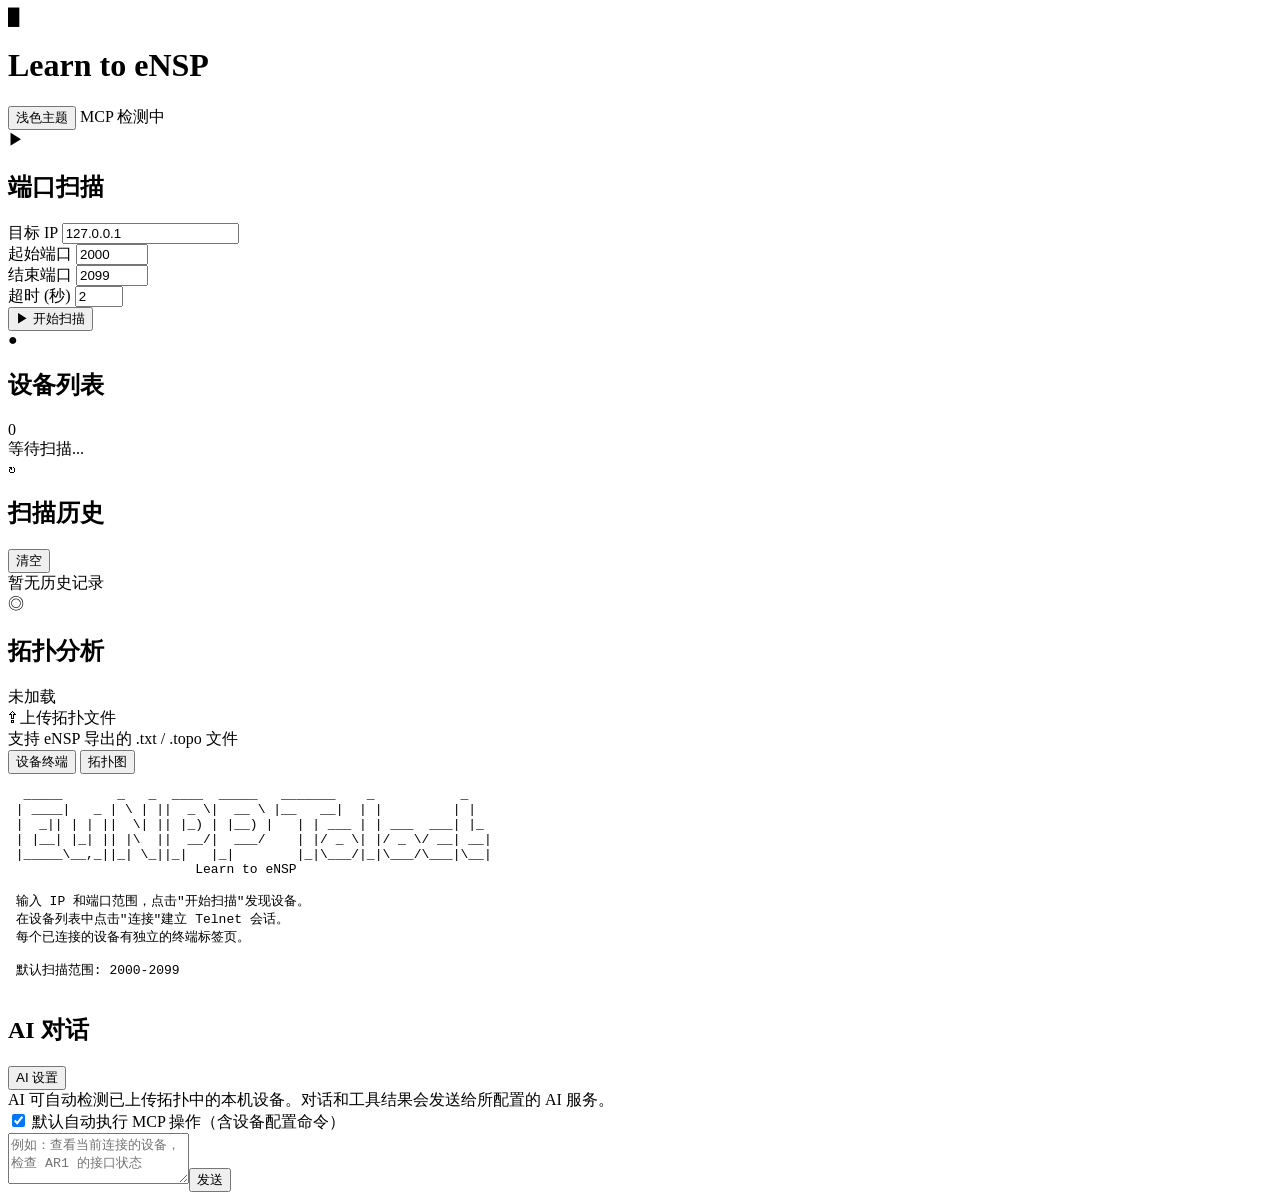
==== LearnToeNSP2.5/templates/index.html @ 01e4c3da "自动更新 2026-11-16 16:49:21" ====
<!DOCTYPE html>
<html lang="zh-CN">
<head>
    <meta charset="UTF-8">
    <meta name="viewport" content="width=device-width, initial-scale=1.0">
    <title>Learn to eNSP</title>
    <link rel="stylesheet" href="/static/style.css">
</head>
<body>
    <div class="container">
        <header class="header">
            <div class="header-left">
                <span class="logo-icon">&#9608;</span>
                <h1>Learn to eNSP</h1>
            </div>
            <div class="header-right">
                <button type="button" id="themeToggle" class="theme-toggle" aria-label="切换主题">浅色主题</button>
                <span class="status-dot" id="mcpStatusDot"></span>
                <span class="mcp-label">MCP</span>
                <span class="mcp-status" id="mcpStatusText">检测中</span>
            </div>
        </header>

        <main class="main">
            <aside class="sidebar">
                <div class="panel scan-panel">
                    <div class="panel-header">
                        <span class="panel-icon">&#9654;</span>
                        <h2>端口扫描</h2>
                    </div>
                    <div class="panel-body">
                        <div class="form-group">
                            <label>目标 IP</label>
                            <input type="text" id="scanIp" value="127.0.0.1" placeholder="192.168.1.1">
                        </div>
                        <div class="form-row">
                            <div class="form-group">
                                <label>起始端口</label>
                                <input type="number" id="scanStart" value="2000" min="1" max="65535">
                            </div>
                            <div class="form-group">
                                <label>结束端口</label>
                                <input type="number" id="scanEnd" value="2099" min="1" max="65535">
                            </div>
                        </div>
                        <div class="form-group">
                            <label>超时 (秒)</label>
                            <input type="number" id="scanTimeout" value="2" min="1" max="10">
                        </div>
                        <button class="btn btn-scan" id="btnScan" onclick="startScan()">
                            <span class="btn-icon">&#9654;</span> 开始扫描
                        </button>
                        <div class="progress-bar" id="progressBar" style="display:none;">
                            <div class="progress-fill" id="progressFill"></div>
                        </div>
                        <div class="scan-info" id="scanInfo"></div>
                    </div>
                </div>

                <div class="panel device-panel">
                    <div class="panel-header">
                        <span class="panel-icon">&#9679;</span>
                        <h2>设备列表</h2>
                        <span class="device-count" id="deviceCount">0</span>
                    </div>
                    <div class="panel-body" id="deviceList">
                        <div class="empty-state">等待扫描...</div>
                    </div>
                </div>

                <div class="panel history-panel">
                    <div class="panel-header">
                        <span class="panel-icon">&#8635;</span>
                        <h2>扫描历史</h2>
                        <button type="button" class="panel-clear" onclick="clearScanHistory()">清空</button>
                    </div>
                    <div class="panel-body" id="historyList">
                        <div class="empty-state">暂无历史记录</div>
                    </div>
                </div>

                <div class="panel topo-panel">
                    <div class="panel-header">
                        <span class="panel-icon">&#9678;</span>
                        <h2>拓扑分析</h2>
                        <span class="topo-status" id="topoStatus">未加载</span>
                        <button type="button" class="panel-clear" id="clearTopologyButton" onclick="clearTopology()" hidden>删除</button>
                    </div>
                    <div class="panel-body">
                        <div class="topo-upload-area" id="topoUploadArea">
                            <label class="topo-upload-btn" for="topoFileInput">
                                <span class="btn-icon">&#8682;</span> 上传拓扑文件
                            </label>
                            <input type="file" id="topoFileInput" accept=".txt,.topo,.xml,.vbox" onchange="handleTopoUpload(event)" style="display:none">
                            <div class="topo-hint">支持 eNSP 导出的 .txt / .topo 文件</div>
                        </div>
                        <div class="topo-info" id="topoInfo" style="display:none">
                            <div class="topo-filename" id="topoFilename"></div>
                            <div class="topo-stats" id="topoStats"></div>
                        </div>
                        <div class="topo-actions" id="topoActions" style="display:none">
                            <button class="btn btn-topo-analyze" onclick="analyzeTopo('markdown')">完整报告</button>
                            <button class="btn btn-topo-analyze" onclick="analyzeTopo('summary')">文本摘要</button>
                            <button class="btn btn-topo-analyze" onclick="analyzeTopo('mermaid')">Mermaid图</button>
                        </div>
                        <div class="topo-output" id="topoOutput" style="display:none">
                            <pre id="topoOutputContent"></pre>
                        </div>
                    </div>
                </div>
            </aside>

            <section class="terminal-section">
                <nav class="view-tabs" aria-label="工作区视图">
                    <button type="button" id="terminalViewTab" class="view-tab active" aria-selected="true" onclick="switchWorkspaceView('terminal')">设备终端</button>
                    <button type="button" id="topologyViewTab" class="view-tab" aria-selected="false" onclick="switchWorkspaceView('topology')">拓扑图</button>
                </nav>
                <div id="terminalView" class="workspace-view terminal-view">
                <div class="terminal-header">
                    <div class="terminal-tabs" id="terminalTabs"></div>
                    <button class="btn btn-small" id="btnClear" onclick="clearActiveTerminal()" style="display:none">清屏</button>
                </div>

                <div class="terminal-content" id="terminalContent">
                    <div class="terminal-welcome" id="terminalWelcome">
                        <pre>
  _____       _   _  ____  _____   _______    _           _
 | ____|   _ | \ | ||  _ \|  __ \ |__   __|  | |         | |
 |  _|| | | ||  \| || |_) | |__) |   | | ___ | | ___  ___| |_
 | |__| |_| || |\  ||  __/|  ___/    | |/ _ \| |/ _ \/ __| __|
 |_____\__,_||_| \_||_|   |_|        |_|\___/|_|\___/\___|\__|
                        Learn to eNSP

 输入 IP 和端口范围，点击"开始扫描"发现设备。
 在设备列表中点击"连接"建立 Telnet 会话。
 每个已连接的设备有独立的终端标签页。

 默认扫描范围: 2000-2099
                        </pre>
                    </div>
                </div>
                </div>
                <div id="topologyView" class="workspace-view topology-view" hidden>
                    <div class="graph-heading"><span>网络拓扑 <span id="graphStats"></span></span><div class="traffic-controls"><select id="trafficInterface" aria-label="抓包网卡"><option value="">选择抓包网卡</option></select><button type="button" id="trafficButton" onclick="toggleTraffic()">开始监控</button><span id="trafficStatus" aria-live="polite">未监控</span></div></div>
                    <div class="graph-canvas">
                        <svg id="topologyGraph" role="img" aria-label="网络拓扑图"></svg>
                        <div id="graphEmpty" class="graph-empty">上传拓扑文件后显示设备与连线</div>
                    </div>
                    <section class="packet-panel" aria-label="数据包分析">
                        <div class="packet-heading"><span>数据包分析 <small>点击报文溯源 · 最近 200 条</small></span><div><select id="traceSpeed" aria-label="播放速度"><option value="4000">慢放 4 秒/跳</option><option value="2000">2 秒/跳</option><option value="8000">8 秒/跳</option></select> <button type="button" onclick="replayTrace()">重播</button> <button type="button" onclick="stopTrace()">停止</button> <select id="packetProtocol" aria-label="协议筛选" onchange="renderPackets()"><option value="">全部协议</option><option>ICMP</option><option>TCP</option><option>UDP</option><option>OSPF</option><option>ARP</option><option>IPv6</option><option>未知</option></select> <button type="button" onclick="clearPackets()">清空</button></div></div>
                        <div id="traceStatus" class="trace-status" aria-live="polite">选择数据包查看捕获路径</div>
                        <div id="packetAnalysis" class="packet-analysis" aria-live="polite">选择数据包查看自动分析结果；分析基于单个捕获报文，不代表完整连接状态。</div>
                        <div class="packet-table-wrap"><table class="packet-table"><thead><tr><th>时间</th><th>拓扑链路</th><th>协议</th><th>源地址</th><th>目标地址</th><th>长度</th><th>详情</th></tr></thead><tbody id="packetRows"></tbody></table><div id="packetEmpty" class="packet-empty">开始监控后显示数据包</div></div>
                    </section>
                </div>
            </section>
            <div id="chatResize" class="chat-resize" role="separator" tabindex="0" aria-label="调整 AI 对话栏宽度" aria-orientation="vertical" aria-controls="chatView" aria-valuemin="280" aria-valuemax="900" aria-valuenow="360" title="拖动调整宽度，也可使用左右方向键"></div>
            <aside id="chatView" class="chat-view" aria-label="AI 对话">
                <div class="chat-heading"><h2>AI 对话</h2><button type="button" class="chat-settings-toggle" onclick="toggleChatSettings()" aria-controls="chatSettings" id="chatSettingsToggle" aria-expanded="false">AI 设置</button></div>
                <div class="chat-note">AI 可自动检测已上传拓扑中的本机设备。对话和工具结果会发送给所配置的 AI 服务。</div>
                <label class="chat-auto"><input id="chatAutoExecute" type="checkbox" checked> 默认自动执行 MCP 操作（含设备配置命令）</label>
                <form id="chatSettings" class="chat-settings" hidden>
                    <label>API 基础地址<input id="aiBaseUrl" type="url" required placeholder="https://服务地址/v1" autocomplete="off"></label>
                    <label>模型名称<input id="aiModel" type="text" required maxlength="200" placeholder="模型名称" autocomplete="off"></label>
                    <label>API 密钥<input id="aiApiKey" type="password" maxlength="4096" placeholder="留空保持现有密钥" autocomplete="new-password"></label>
                    <label class="chat-clear-key"><input id="aiClearKey" type="checkbox"> 清除已保存的密钥</label>
                    <div class="chat-settings-footer"><button type="submit" id="aiSave">保存设置</button><span id="aiSettingsStatus" aria-live="polite"></span></div>
                    <small>仅在当前服务进程内保存，重启后恢复环境变量设置。远程地址需使用 HTTPS。</small>
                </form>
                <div id="chatMessages" class="chat-messages" aria-live="polite"></div>
                <div id="chatApproval" class="chat-approval" hidden><pre id="chatApprovalText"></pre><button type="button" onclick="confirmChatTool(true)">执行</button> <button type="button" onclick="confirmChatTool(false)">取消</button></div>
                <form id="chatForm" class="chat-form"><textarea id="chatInput" rows="3" maxlength="8000" placeholder="例如：查看当前连接的设备，检查 AR1 的接口状态"></textarea><button type="submit" id="chatSend">发送</button></form>
            </aside>
        </main>
    </div>

    <script src="/static/app.js"></script>
</body>
</html>
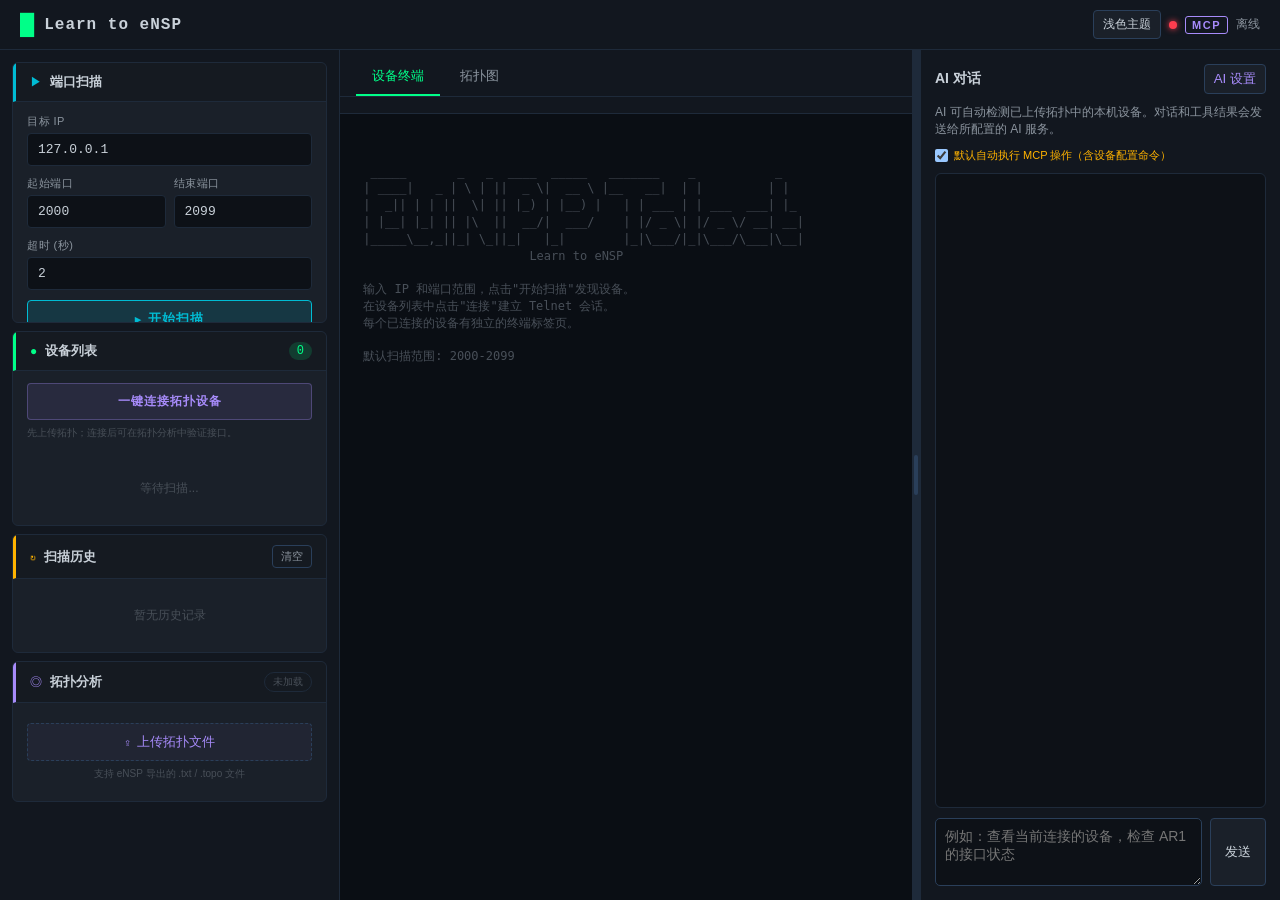
==== commit e4983ec0: "更新 2.5 拓扑验证、流量监控与 AI 对话" ====
--- a/LearnToeNSP2.5/templates/index.html
+++ b/LearnToeNSP2.5/templates/index.html
@@ -63,6 +63,14 @@
                         <h2>设备列表</h2>
                         <span class="device-count" id="deviceCount">0</span>
                     </div>
+                    <div class="panel-body">
+                        <button type="button" class="btn btn-topo-analyze" id="topoConnectButton" onclick="connectTopologyDevices()">一键连接拓扑设备</button>
+                        <div class="topo-hint">先上传拓扑；连接后可在拓扑分析中验证接口。</div>
+                        <details class="topo-log" id="topoConnectLog" hidden>
+                            <summary>连接日志</summary>
+                            <div id="topoConnectStatus" class="topo-connect-status" aria-live="polite"></div>
+                        </details>
+                    </div>
                     <div class="panel-body" id="deviceList">
                         <div class="empty-state">等待扫描...</div>
                     </div>
@@ -99,6 +107,14 @@
                             <div class="topo-stats" id="topoStats"></div>
                         </div>
                         <div class="topo-actions" id="topoActions" style="display:none">
+                            <button type="button" class="btn btn-topo-analyze" id="topoVerifyButton" onclick="verifyTopologyInterfaces()">验证链路接口</button>
+                            <div class="topo-hint">跳过 PC、AP 和 Server；改名后检查全局 LLDP 并查询邻居，不配置接口级 LLDP。修改运行配置，不自动保存。</div>
+                            <progress id="topoVerifyProgress" value="0" max="100" hidden aria-label="接口验证进度"></progress>
+                            <div id="topoVerifyStatus" class="topo-connect-status" aria-live="polite"></div>
+                            <details class="topo-log" id="topoVerifyLog" hidden>
+                                <summary>验证日志</summary>
+                                <div id="topoVerifyLogContent" class="topo-connect-status"></div>
+                            </details>
                             <button class="btn btn-topo-analyze" onclick="analyzeTopo('markdown')">完整报告</button>
                             <button class="btn btn-topo-analyze" onclick="analyzeTopo('summary')">文本摘要</button>
                             <button class="btn btn-topo-analyze" onclick="analyzeTopo('mermaid')">Mermaid图</button>
@@ -141,10 +157,18 @@
                 </div>
                 </div>
                 <div id="topologyView" class="workspace-view topology-view" hidden>
-                    <div class="graph-heading"><span>网络拓扑 <span id="graphStats"></span></span><div class="traffic-controls"><select id="trafficInterface" aria-label="抓包网卡"><option value="">选择抓包网卡</option></select><button type="button" id="trafficButton" onclick="toggleTraffic()">开始监控</button><span id="trafficStatus" aria-live="polite">未监控</span></div></div>
-                    <div class="graph-canvas">
-                        <svg id="topologyGraph" role="img" aria-label="网络拓扑图"></svg>
-                        <div id="graphEmpty" class="graph-empty">上传拓扑文件后显示设备与连线</div>
+                    <div class="graph-heading"><span>网络拓扑 <span id="graphStats"></span></span><div class="traffic-controls"><button type="button" onclick="zoomTopology(1.25)" aria-label="放大拓扑">＋</button><button type="button" onclick="zoomTopology(0.8)" aria-label="缩小拓扑">−</button><button type="button" onclick="resetTopologyZoom()">适应画布</button><select id="trafficInterface" aria-label="抓包网卡"><option value="">选择抓包网卡</option></select><button type="button" id="trafficButton" onclick="toggleTraffic()">开始监控</button><span id="trafficStatus" aria-live="polite">未监控</span></div></div>
+                    <div class="topology-workspace">
+                        <div class="graph-canvas">
+                            <svg id="topologyGraph" role="img" aria-label="网络拓扑图，使用滚轮缩放并拖动平移"></svg>
+                            <div id="graphEmpty" class="graph-empty">上传拓扑文件后显示设备与连线</div>
+                            <div class="graph-hint">滚轮缩放 · 拖动画布平移</div>
+                        </div>
+                        <aside class="connections-panel" aria-label="拓扑互联信息">
+                            <div class="connections-heading">互联信息 <span id="connectionCount"></span></div>
+                            <div class="connections-note">链路两端的双向 LLDP 和接口匹配后即显示接口；未确认的链路显示待验证，状态变化后请重新验证。</div>
+                            <div id="connectionList" class="connections-list"><div class="connections-empty">上传拓扑后显示连线</div></div>
+                        </aside>
                     </div>
                     <section class="packet-panel" aria-label="数据包分析">
                         <div class="packet-heading"><span>数据包分析 <small>点击报文溯源 · 最近 200 条</small></span><div><select id="traceSpeed" aria-label="播放速度"><option value="4000">慢放 4 秒/跳</option><option value="2000">2 秒/跳</option><option value="8000">8 秒/跳</option></select> <button type="button" onclick="replayTrace()">重播</button> <button type="button" onclick="stopTrace()">停止</button> <select id="packetProtocol" aria-label="协议筛选" onchange="renderPackets()"><option value="">全部协议</option><option>ICMP</option><option>TCP</option><option>UDP</option><option>OSPF</option><option>ARP</option><option>IPv6</option><option>未知</option></select> <button type="button" onclick="clearPackets()">清空</button></div></div>
@@ -160,12 +184,14 @@
                 <div class="chat-note">AI 可自动检测已上传拓扑中的本机设备。对话和工具结果会发送给所配置的 AI 服务。</div>
                 <label class="chat-auto"><input id="chatAutoExecute" type="checkbox" checked> 默认自动执行 MCP 操作（含设备配置命令）</label>
                 <form id="chatSettings" class="chat-settings" hidden>
+                    <label>模型模板<select id="aiTemplate"><option value="custom">自定义</option><option value="deepseek-flash">DeepSeek Flash</option><option value="deepseek-v4-pro">DeepSeek V4 Pro</option></select></label>
                     <label>API 基础地址<input id="aiBaseUrl" type="url" required placeholder="https://服务地址/v1" autocomplete="off"></label>
                     <label>模型名称<input id="aiModel" type="text" required maxlength="200" placeholder="模型名称" autocomplete="off"></label>
+                    <label>网络连接<select id="aiProxyMode"><option value="system">使用系统代理</option><option value="direct">直连（不使用代理）</option></select></label>
                     <label>API 密钥<input id="aiApiKey" type="password" maxlength="4096" placeholder="留空保持现有密钥" autocomplete="new-password"></label>
                     <label class="chat-clear-key"><input id="aiClearKey" type="checkbox"> 清除已保存的密钥</label>
                     <div class="chat-settings-footer"><button type="submit" id="aiSave">保存设置</button><span id="aiSettingsStatus" aria-live="polite"></span></div>
-                    <small>仅在当前服务进程内保存，重启后恢复环境变量设置。远程地址需使用 HTTPS。</small>
+                    <small>DeepSeek 模板使用非思考模式并需填写 DeepSeek API 密钥。设置仅在当前服务进程内保存，重启后恢复环境变量设置。远程地址需使用 HTTPS。</small>
                 </form>
                 <div id="chatMessages" class="chat-messages" aria-live="polite"></div>
                 <div id="chatApproval" class="chat-approval" hidden><pre id="chatApprovalText"></pre><button type="button" onclick="confirmChatTool(true)">执行</button> <button type="button" onclick="confirmChatTool(false)">取消</button></div>
--- a/static/style.css
+++ b/static/style.css
@@ -0,0 +1,882 @@
+*, *::before, *::after {
+    margin: 0;
+    padding: 0;
+    box-sizing: border-box;
+}
+
+:root {
+    --bg-deep: #0a0e14;
+    --bg-surface: #12171f;
+    --bg-elevated: #1a2029;
+    --bg-input: #0d1117;
+    --border: #1e2a3a;
+    --border-active: #2a3f5a;
+    --text-primary: #c9d1d9;
+    --text-secondary: #8b949e;
+    --text-dim: #484f58;
+    --accent-green: #00ff88;
+    --accent-blue: #00bcd4;
+    --accent-amber: #ffb300;
+    --accent-red: #ff3d4f;
+    --accent-purple: #a78bfa;
+    --green-dim: rgba(0, 255, 136, 0.15);
+    --blue-dim: rgba(0, 188, 212, 0.15);
+    --font-mono: 'Consolas', 'Courier New', 'Source Code Pro', monospace;
+    --font-sans: -apple-system, BlinkMacSystemFont, 'Segoe UI', sans-serif;
+    --radius: 6px;
+    --transition: 0.2s ease;
+    --chat-width: 360px;
+    color-scheme: dark;
+}
+
+:root[data-theme="light"] {
+    --bg-deep: #f4f7fb;
+    --bg-surface: #ffffff;
+    --bg-elevated: #edf2f8;
+    --bg-input: #ffffff;
+    --border: #d4deea;
+    --border-active: #a8bbd0;
+    --text-primary: #1c2938;
+    --text-secondary: #52657a;
+    --text-dim: #697c90;
+    --accent-green: #007b51;
+    --accent-blue: #006e88;
+    --accent-amber: #8b5700;
+    --accent-red: #bc2438;
+    --accent-purple: #6846aa;
+    --green-dim: rgba(0, 123, 81, 0.10);
+    --blue-dim: rgba(0, 110, 136, 0.10);
+    color-scheme: light;
+}
+:root[data-theme="light"] .panel-header { background: rgba(0, 50, 90, 0.03); }
+:root[data-theme="light"] .graph-link { stroke: #607a8d; }
+
+html {
+    font-size: 14px;
+}
+
+body {
+    font-family: var(--font-sans);
+    background: var(--bg-deep);
+    color: var(--text-primary);
+    height: 100vh;
+    overflow: hidden;
+    -webkit-font-smoothing: antialiased;
+}
+
+.container {
+    display: flex;
+    flex-direction: column;
+    height: 100vh;
+}
+
+.header {
+    display: flex;
+    justify-content: space-between;
+    align-items: center;
+    padding: 10px 20px;
+    background: var(--bg-surface);
+    border-bottom: 1px solid var(--border);
+    flex-shrink: 0;
+    user-select: none;
+}
+
+.header-left {
+    display: flex;
+    align-items: center;
+    gap: 10px;
+}
+
+.logo-icon {
+    color: var(--accent-green);
+    font-size: 20px;
+    animation: logoPulse 2s ease-in-out infinite;
+}
+
+@keyframes logoPulse {
+    0%, 100% { opacity: 1; }
+    50% { opacity: 0.4; }
+}
+
+.header-left h1 {
+    font-family: var(--font-mono);
+    font-size: 16px;
+    font-weight: 700;
+    color: var(--text-primary);
+    letter-spacing: 1px;
+}
+
+.header-right {
+    display: flex;
+    align-items: center;
+    gap: 8px;
+}
+.theme-toggle { color: var(--text-primary); background: var(--bg-elevated); border: 1px solid var(--border-active); border-radius: 4px; padding: 5px 9px; cursor: pointer; font-size: 12px; }
+.theme-toggle:hover { border-color: var(--accent-blue); }
+
+.status-dot {
+    width: 8px;
+    height: 8px;
+    border-radius: 50%;
+    background: var(--accent-red);
+    box-shadow: 0 0 6px var(--accent-red);
+    transition: all var(--transition);
+}
+
+.status-dot.active {
+    background: var(--accent-green);
+    box-shadow: 0 0 8px var(--accent-green);
+    animation: breathe 2s ease-in-out infinite;
+}
+
+@keyframes breathe {
+    0%, 100% { opacity: 1; transform: scale(1); }
+    50% { opacity: 0.6; transform: scale(1.4); }
+}
+
+.mcp-label {
+    font-size: 11px;
+    text-transform: uppercase;
+    color: var(--accent-purple);
+    font-weight: 700;
+    letter-spacing: 1.5px;
+    padding: 2px 6px;
+    border: 1px solid var(--accent-purple);
+    border-radius: 3px;
+}
+
+.mcp-status {
+    font-size: 12px;
+    color: var(--text-secondary);
+}
+
+.main {
+    display: flex;
+    flex: 1;
+    overflow-x: auto;
+    overflow-y: hidden;
+}
+
+.sidebar {
+    width: 340px;
+    min-width: 280px;
+    display: flex;
+    flex-direction: column;
+    gap: 8px;
+    padding: 12px;
+    background: var(--bg-surface);
+    border-right: 1px solid var(--border);
+    overflow-y: auto;
+    min-height: 0;
+}
+
+.panel {
+    background: var(--bg-elevated);
+    border: 1px solid var(--border);
+    border-radius: var(--radius);
+    overflow: hidden;
+}
+
+.panel-header {
+    display: flex;
+    align-items: center;
+    gap: 8px;
+    padding: 10px 14px;
+    border-bottom: 1px solid var(--border);
+    background: rgba(0, 0, 0, 0.2);
+}
+
+.panel-icon {
+    font-size: 12px;
+}
+
+.scan-panel .panel-header { border-left: 3px solid var(--accent-blue); }
+.scan-panel .panel-icon { color: var(--accent-blue); }
+.scan-panel .panel-body { max-height: 220px; overflow-y: auto; }
+
+.device-panel .panel-header { border-left: 3px solid var(--accent-green); }
+.device-panel .panel-icon { color: var(--accent-green); }
+.device-panel .panel-body { max-height: 200px; overflow-y: auto; }
+
+.history-panel .panel-header { border-left: 3px solid var(--accent-amber); }
+.history-panel .panel-icon { color: var(--accent-amber); }
+.history-panel .panel-body { max-height: 150px; overflow-y: auto; }
+.panel-clear { color: var(--text-secondary); background: transparent; border: 1px solid var(--border-active); border-radius: 4px; padding: 3px 8px; cursor: pointer; font-size: 11px; }
+.panel-clear:hover { color: var(--accent-red); border-color: var(--accent-red); }
+.panel-clear[hidden] { display: none; }
+
+.panel-header h2 {
+    font-size: 13px;
+    font-weight: 600;
+    color: var(--text-primary);
+    flex: 1;
+}
+
+.device-count {
+    font-family: var(--font-mono);
+    font-size: 12px;
+    color: var(--accent-green);
+    background: var(--green-dim);
+    padding: 2px 8px;
+    border-radius: 10px;
+}
+
+.panel-body {
+    padding: 12px 14px;
+}
+
+.form-group {
+    margin-bottom: 10px;
+}
+
+.form-group label {
+    display: block;
+    font-size: 11px;
+    color: var(--text-secondary);
+    margin-bottom: 4px;
+    text-transform: uppercase;
+    letter-spacing: 0.5px;
+}
+
+.form-group input {
+    width: 100%;
+    padding: 8px 10px;
+    background: var(--bg-input);
+    border: 1px solid var(--border);
+    border-radius: 4px;
+    color: var(--text-primary);
+    font-family: var(--font-mono);
+    font-size: 13px;
+    outline: none;
+    transition: border-color var(--transition);
+}
+
+.form-group input:focus {
+    border-color: var(--border-active);
+    box-shadow: 0 0 0 2px var(--blue-dim);
+}
+
+.form-row {
+    display: flex;
+    gap: 8px;
+}
+
+.form-row .form-group {
+    flex: 1;
+}
+
+input[type="number"] {
+    -moz-appearance: textfield;
+}
+
+input[type="number"]::-webkit-inner-spin-button,
+input[type="number"]::-webkit-outer-spin-button {
+    -webkit-appearance: none;
+}
+
+.btn {
+    display: flex;
+    align-items: center;
+    justify-content: center;
+    gap: 6px;
+    width: 100%;
+    padding: 9px 16px;
+    border: 1px solid transparent;
+    border-radius: 4px;
+    font-family: var(--font-mono);
+    font-size: 13px;
+    font-weight: 600;
+    cursor: pointer;
+    transition: all var(--transition);
+    text-transform: uppercase;
+    letter-spacing: 1px;
+}
+
+.btn-scan {
+    background: var(--blue-dim);
+    color: var(--accent-blue);
+    border-color: var(--accent-blue);
+}
+
+.btn-scan:hover {
+    background: rgba(0, 188, 212, 0.25);
+    box-shadow: 0 0 16px rgba(0, 188, 212, 0.3);
+}
+
+.btn-scan.scanning {
+    background: var(--green-dim);
+    color: var(--accent-green);
+    border-color: var(--accent-green);
+    animation: scanPulse 1s ease-in-out infinite;
+}
+
+@keyframes scanPulse {
+    0%, 100% { box-shadow: 0 0 8px rgba(0, 255, 136, 0.3); }
+    50% { box-shadow: 0 0 20px rgba(0, 255, 136, 0.6); }
+}
+
+.btn-small {
+    width: auto;
+    padding: 4px 10px;
+    font-size: 11px;
+    background: transparent;
+    color: var(--text-secondary);
+    border-color: var(--border);
+}
+
+.btn-small:hover {
+    color: var(--text-primary);
+    border-color: var(--border-active);
+}
+
+.btn-icon {
+    font-size: 11px;
+}
+
+.progress-bar {
+    margin-top: 10px;
+    height: 4px;
+    background: var(--bg-input);
+    border-radius: 2px;
+    overflow: hidden;
+}
+
+.progress-fill {
+    height: 100%;
+    background: linear-gradient(90deg, var(--accent-blue), var(--accent-green));
+    transition: width 0.3s ease;
+    border-radius: 2px;
+}
+
+.scan-info {
+    margin-top: 6px;
+    font-family: var(--font-mono);
+    font-size: 11px;
+    color: var(--text-secondary);
+}
+
+.device-item {
+    display: flex;
+    align-items: center;
+    gap: 10px;
+    padding: 8px 10px;
+    border: 1px solid var(--border);
+    border-radius: 4px;
+    margin-bottom: 6px;
+    transition: all var(--transition);
+    cursor: default;
+}
+
+.device-item:hover {
+    border-color: var(--border-active);
+    background: rgba(255, 255, 255, 0.02);
+}
+
+.device-indicator {
+    width: 10px;
+    height: 10px;
+    border-radius: 50%;
+    flex-shrink: 0;
+}
+
+.device-indicator.open {
+    background: var(--accent-green);
+    box-shadow: 0 0 6px var(--accent-green);
+}
+
+.device-indicator.connected {
+    background: var(--accent-blue);
+    box-shadow: 0 0 8px var(--accent-blue);
+    animation: breathe 2s ease-in-out infinite;
+}
+
+.device-port {
+    font-family: var(--font-mono);
+    font-size: 14px;
+    font-weight: 700;
+    color: var(--text-primary);
+    flex: 1;
+}
+
+.device-actions {
+    display: flex;
+    gap: 4px;
+}
+
+.device-btn {
+    padding: 3px 10px;
+    border: 1px solid var(--border);
+    border-radius: 3px;
+    background: transparent;
+    color: var(--text-secondary);
+    font-family: var(--font-mono);
+    font-size: 11px;
+    cursor: pointer;
+    transition: all var(--transition);
+}
+
+.device-btn:hover {
+    color: var(--text-primary);
+    border-color: var(--border-active);
+}
+
+.device-btn.connect {
+    color: var(--accent-green);
+    border-color: var(--accent-green);
+}
+
+.device-btn.connect:hover {
+    background: var(--green-dim);
+}
+
+.device-btn.disconnect {
+    color: var(--accent-red);
+    border-color: var(--accent-red);
+}
+
+.device-btn.disconnect:hover {
+    background: rgba(255, 61, 79, 0.15);
+}
+
+.empty-state {
+    text-align: center;
+    color: var(--text-dim);
+    font-size: 12px;
+    padding: 16px 0;
+}
+
+.history-item {
+    padding: 8px 10px;
+    border: 1px solid var(--border);
+    border-radius: 4px;
+    margin-bottom: 6px;
+    cursor: pointer;
+    transition: all var(--transition);
+}
+
+.history-item:hover {
+    border-color: var(--accent-amber);
+    background: rgba(255, 179, 0, 0.05);
+}
+
+.history-item .history-ip {
+    font-family: var(--font-mono);
+    font-size: 12px;
+    color: var(--text-primary);
+}
+
+.history-item .history-meta {
+    font-size: 10px;
+    color: var(--text-dim);
+    margin-top: 2px;
+}
+
+.terminal-section {
+    flex: 1;
+    display: flex;
+    flex-direction: column;
+    background: var(--bg-deep);
+    min-width: 320px;
+}
+
+.view-tabs { display: flex; gap: 4px; padding: 8px 16px 0; background: var(--bg-surface); border-bottom: 1px solid var(--border); }
+.view-tab { padding: 9px 16px; color: var(--text-secondary); background: transparent; border: 0; border-bottom: 2px solid transparent; cursor: pointer; font-size: 13px; }
+.view-tab.active { color: var(--accent-green); border-bottom-color: var(--accent-green); }
+.view-tab:hover { color: var(--text-primary); }
+.workspace-view { flex: 1; min-height: 0; }
+.workspace-view[hidden] { display: none; }
+.terminal-view, .topology-view { display: flex; flex-direction: column; }
+.chat-resize { flex: 0 0 8px; cursor: col-resize; touch-action: none; background: var(--border); position: relative; }
+.chat-resize::after { content: ''; position: absolute; top: calc(50% - 20px); left: 2px; width: 4px; height: 40px; border-radius: 4px; background: var(--border-active); }
+.chat-resize:hover, .chat-resize:focus-visible { background: var(--accent-blue); outline: none; }
+.chat-view { display: flex; flex-direction: column; flex: 0 0 var(--chat-width); width: var(--chat-width); min-width: 0; min-height: 0; padding: 14px; gap: 10px; border-left: 1px solid var(--border); background: var(--bg-surface); }
+body.resizing-chat { cursor: col-resize; user-select: none; }
+.chat-heading { display: flex; align-items: center; justify-content: space-between; gap: 8px; }
+.chat-heading h2 { font-size: 14px; color: var(--text-primary); }
+.chat-heading span { font-size: 11px; color: var(--accent-purple); }
+.chat-settings-toggle, .chat-settings button { color: var(--accent-purple); background: var(--bg-elevated); border: 1px solid var(--border-active); border-radius: 4px; padding: 5px 9px; cursor: pointer; }
+.chat-settings { display: flex; flex-direction: column; gap: 6px; padding: 10px; border: 1px solid var(--border-active); border-radius: 5px; max-height: 42%; overflow-y: auto; }
+.chat-settings[hidden] { display: none; }
+.chat-settings label { display: flex; flex-direction: column; gap: 3px; font-size: 11px; color: var(--text-secondary); }
+.chat-settings input:not([type=checkbox]) { width: 100%; color: var(--text-primary); background: var(--bg-input); border: 1px solid var(--border-active); border-radius: 4px; padding: 6px; }
+.chat-settings label.chat-clear-key { flex-direction: row; align-items: center; }
+.chat-settings-footer { display: flex; align-items: center; gap: 8px; }
+.chat-settings-footer span, .chat-settings small { color: var(--text-secondary); font-size: 11px; }
+.chat-note { color: var(--text-secondary); font-size: 12px; }
+.chat-auto { color: var(--accent-amber); font-size: 11px; display: flex; align-items: center; gap: 6px; }
+.chat-messages { flex: 1; min-height: 0; overflow-y: auto; border: 1px solid var(--border); border-radius: 6px; padding: 12px; background: var(--bg-input); }
+.chat-message { margin-bottom: 10px; padding: 10px 12px; border-radius: 6px; background: var(--bg-elevated); white-space: pre-wrap; overflow-wrap: anywhere; font-size: 13px; }
+.chat-message.user { border-left: 3px solid var(--accent-blue); }
+.chat-message.assistant { border-left: 3px solid var(--accent-green); }
+.chat-message.tool { color: var(--text-secondary); font-size: 11px; }
+.chat-approval { padding: 10px; background: var(--bg-elevated); border: 1px solid var(--accent-amber); border-radius: 6px; }
+.chat-approval[hidden] { display: none; }
+.chat-approval pre { white-space: pre-wrap; overflow-wrap: anywhere; max-height: 130px; overflow: auto; margin-bottom: 8px; }
+.chat-form { display: flex; gap: 8px; }
+.chat-form textarea { flex: 1; min-width: 0; max-height: 160px; resize: vertical; color: var(--text-primary); background: var(--bg-input); border: 1px solid var(--border-active); border-radius: 5px; padding: 9px; font: inherit; }
+.chat-form button { flex-shrink: 0; }
+@media (max-width: 1100px) {
+    .main { overflow-x: auto; }
+    .sidebar { flex: 0 0 250px; width: 250px; min-width: 250px; }
+    .terminal-section { flex: 1 0 380px; }
+}
+.chat-form button, .chat-approval button { color: var(--text-primary); background: var(--bg-elevated); border: 1px solid var(--border-active); border-radius: 4px; padding: 8px 14px; cursor: pointer; }
+.topology-view { padding: 16px; }
+.graph-heading { display: flex; justify-content: space-between; gap: 12px; padding: 12px 14px; color: var(--text-secondary); background: var(--bg-surface); border: 1px solid var(--border); border-radius: 6px 6px 0 0; font-size: 12px; }
+.graph-canvas { flex: 1; min-height: 0; position: relative; overflow: hidden; border: 1px solid var(--border); border-top: 0; border-radius: 0 0 6px 6px; background-color: var(--bg-input); background-image: radial-gradient(var(--border-active) 1px, transparent 1px); background-size: 20px 20px; }
+.graph-canvas svg { width: 100%; height: 100%; display: block; }
+.graph-empty { position: absolute; inset: 0; display: flex; justify-content: center; align-items: center; color: var(--text-secondary); pointer-events: none; }
+.graph-empty[hidden] { display: none; }
+.graph-link { stroke: #527285; stroke-width: 2; vector-effect: non-scaling-stroke; }
+.graph-link.traffic-active { stroke: var(--accent-green); stroke-width: 3; }
+.graph-traffic { fill: var(--accent-green); font-size: 9px; text-anchor: middle; paint-order: stroke; stroke: var(--bg-input); stroke-width: 4px; stroke-linejoin: round; }
+.traffic-controls { display: flex; align-items: center; gap: 8px; flex-wrap: wrap; }
+.traffic-controls select, .traffic-controls button { max-width: 230px; padding: 5px 8px; color: var(--text-primary); background: var(--bg-elevated); border: 1px solid var(--border-active); border-radius: 4px; font-size: 11px; }
+.traffic-controls button { cursor: pointer; }
+#trafficStatus { color: var(--text-secondary); font-size: 11px; }
+.graph-node rect { fill: var(--bg-elevated); stroke: var(--accent-blue); stroke-width: 2; vector-effect: non-scaling-stroke; }
+.graph-node text { text-anchor: middle; fill: var(--text-primary); font-size: 12px; }
+.graph-node .graph-icon { fill: var(--accent-blue); font-size: 20px; }
+.graph-node .graph-model { fill: var(--text-secondary); font-size: 9px; }
+.packet-panel { flex: 0 0 36%; min-height: 150px; max-height: 330px; display: flex; flex-direction: column; margin-top: 10px; border: 1px solid var(--border); border-radius: 6px; background: var(--bg-surface); overflow: hidden; }
+.packet-heading { display: flex; justify-content: space-between; align-items: center; gap: 10px; padding: 8px 12px; border-bottom: 1px solid var(--border); font-size: 12px; }
+.packet-heading small { color: var(--text-secondary); font-weight: normal; }
+.packet-heading select, .packet-heading button { color: var(--text-primary); background: var(--bg-elevated); border: 1px solid var(--border-active); border-radius: 4px; padding: 4px 7px; font-size: 11px; }
+.packet-heading button { cursor: pointer; }
+.packet-table-wrap { overflow: auto; flex: 1; }
+.packet-table { width: 100%; border-collapse: collapse; font-size: 11px; font-family: var(--font-mono); }
+.packet-table th { position: sticky; top: 0; background: var(--bg-elevated); color: var(--text-secondary); text-align: left; }
+.packet-table th, .packet-table td { padding: 6px 8px; border-bottom: 1px solid var(--border); white-space: nowrap; }
+.packet-table td { color: var(--text-primary); }
+.packet-empty { padding: 16px; text-align: center; color: var(--text-secondary); font-size: 12px; }
+.packet-empty[hidden] { display: none; }
+.packet-table tbody tr { cursor: pointer; }
+.packet-table tbody tr:hover, .packet-table tbody tr.trace-selected { background: var(--blue-dim); }
+.trace-status { padding: 5px 12px; color: var(--text-secondary); font-size: 11px; }
+.packet-analysis { padding: 6px 12px; border-bottom: 1px solid var(--border); color: var(--text-primary); font-size: 11px; line-height: 1.5; white-space: pre-wrap; max-height: 90px; overflow-y: auto; }
+.trace-marker { fill: var(--accent-amber); stroke: white; stroke-width: 1.5; vector-effect: non-scaling-stroke; pointer-events: none; }
+.graph-link.trace-active { stroke: var(--accent-amber); stroke-width: 4; }
+
+.terminal-header {
+    display: flex;
+    justify-content: space-between;
+    align-items: center;
+    padding: 8px 16px;
+    background: var(--bg-surface);
+    border-bottom: 1px solid var(--border);
+    flex-shrink: 0;
+}
+
+.terminal-tabs {
+    display: flex;
+    gap: 4px;
+    overflow-x: auto;
+    flex: 1;
+}
+
+.terminal-tab {
+    display: flex;
+    align-items: center;
+    gap: 6px;
+    padding: 5px 12px;
+    border: 1px solid var(--border);
+    border-radius: 4px 4px 0 0;
+    font-family: var(--font-mono);
+    font-size: 11px;
+    color: var(--text-secondary);
+    cursor: pointer;
+    transition: all var(--transition);
+    white-space: nowrap;
+    flex-shrink: 0;
+}
+
+.terminal-tab.active {
+    color: var(--accent-green);
+    border-color: var(--accent-green);
+    border-bottom-color: var(--bg-deep);
+    background: var(--bg-deep);
+}
+
+.terminal-tab:hover {
+    color: var(--text-primary);
+}
+
+.tab-indicator {
+    width: 6px;
+    height: 6px;
+    border-radius: 50%;
+    background: var(--accent-green);
+    flex-shrink: 0;
+}
+
+.tab-close {
+    margin-left: 4px;
+    color: var(--text-dim);
+    cursor: pointer;
+    font-size: 14px;
+    line-height: 1;
+}
+
+.tab-close:hover {
+    color: var(--accent-red);
+}
+
+.terminal-content {
+    flex: 1;
+    position: relative;
+    overflow: hidden;
+}
+
+.terminal-panel {
+    display: none;
+    flex-direction: column;
+    height: 100%;
+    position: absolute;
+    top: 0;
+    left: 0;
+    right: 0;
+    bottom: 0;
+}
+
+.terminal-body {
+    flex: 1;
+    overflow-y: auto;
+    padding: 14px 16px;
+    font-family: var(--font-mono);
+    font-size: 13px;
+    line-height: 1.6;
+    color: var(--text-secondary);
+}
+
+.terminal-welcome {
+    white-space: pre-wrap;
+    color: var(--text-dim);
+    font-size: 12px;
+    line-height: 1.4;
+    padding: 16px;
+}
+
+.terminal-line {
+    white-space: pre-wrap;
+    word-break: break-all;
+}
+
+.sidebar::-webkit-scrollbar {
+    width: 5px;
+}
+
+.sidebar::-webkit-scrollbar-thumb {
+    background: var(--border);
+    border-radius: 3px;
+}
+
+.sidebar::-webkit-scrollbar-thumb:hover {
+    background: var(--border-active);
+}
+
+.panel-body::-webkit-scrollbar {
+    width: 4px;
+}
+
+.panel-body::-webkit-scrollbar-thumb {
+    background: var(--border);
+    border-radius: 2px;
+}
+
+.panel-body::-webkit-scrollbar-thumb:hover {
+    background: var(--border-active);
+}
+
+.terminal-line.input {
+    color: var(--accent-green);
+}
+
+.terminal-line.output {
+    color: var(--text-primary);
+}
+
+.terminal-line.error {
+    color: var(--accent-red);
+}
+
+.terminal-line.info {
+    color: var(--accent-blue);
+}
+
+.terminal-line.mcp {
+    color: var(--accent-purple);
+}
+
+.terminal-input-bar {
+    display: flex;
+    align-items: center;
+    padding: 10px 16px;
+    background: var(--bg-surface);
+    border-top: 1px solid var(--border);
+    flex-shrink: 0;
+}
+
+.prompt {
+    color: var(--accent-green);
+    font-family: var(--font-mono);
+    font-size: 13px;
+    font-weight: 700;
+    margin-right: 8px;
+    animation: cursorBlink 1s step-end infinite;
+    white-space: nowrap;
+    flex-shrink: 0;
+}
+
+@keyframes cursorBlink {
+    0%, 100% { opacity: 1; }
+    50% { opacity: 0; }
+}
+
+.terminal-cmd {
+    flex: 1;
+    background: transparent;
+    border: none;
+    outline: none;
+    color: var(--text-primary);
+    font-family: var(--font-mono);
+    font-size: 13px;
+    caret-color: var(--accent-green);
+}
+
+.terminal-cmd::placeholder {
+    color: var(--text-dim);
+}
+
+::-webkit-scrollbar {
+    width: 6px;
+    height: 6px;
+}
+
+::-webkit-scrollbar-track {
+    background: transparent;
+}
+
+::-webkit-scrollbar-thumb {
+    background: var(--border);
+    border-radius: 3px;
+}
+
+::-webkit-scrollbar-thumb:hover {
+    background: var(--border-active);
+}
+
+.topo-panel .panel-header { border-left: 3px solid var(--accent-purple); }
+.topo-panel .panel-icon { color: var(--accent-purple); }
+
+.topo-status {
+    font-family: var(--font-mono);
+    font-size: 10px;
+    color: var(--text-dim);
+    padding: 2px 8px;
+    border: 1px solid var(--border);
+    border-radius: 10px;
+}
+
+.topo-status.loaded {
+    color: var(--accent-green);
+    border-color: var(--accent-green);
+    background: var(--green-dim);
+}
+
+.topo-upload-area {
+    text-align: center;
+    padding: 8px 0;
+}
+
+.topo-upload-btn {
+    display: flex;
+    align-items: center;
+    justify-content: center;
+    gap: 6px;
+    width: 100%;
+    padding: 9px 16px;
+    border: 1px dashed var(--border-active);
+    border-radius: 4px;
+    font-family: var(--font-mono);
+    font-size: 13px;
+    color: var(--accent-purple);
+    cursor: pointer;
+    transition: all var(--transition);
+    background: rgba(167, 139, 250, 0.05);
+}
+
+.topo-upload-btn:hover {
+    border-color: var(--accent-purple);
+    background: rgba(167, 139, 250, 0.15);
+    box-shadow: 0 0 12px rgba(167, 139, 250, 0.2);
+}
+
+.topo-hint {
+    margin-top: 6px;
+    font-size: 10px;
+    color: var(--text-dim);
+}
+
+.topo-info {
+    margin-bottom: 10px;
+    padding: 8px 10px;
+    background: var(--bg-input);
+    border: 1px solid var(--border);
+    border-radius: 4px;
+}
+
+.topo-filename {
+    font-family: var(--font-mono);
+    font-size: 12px;
+    color: var(--accent-purple);
+    word-break: break-all;
+    margin-bottom: 4px;
+}
+
+.topo-stats {
+    font-size: 11px;
+    color: var(--text-secondary);
+    line-height: 1.6;
+}
+
+.topo-stats b {
+    color: var(--text-primary);
+}
+
+.topo-actions {
+    display: flex;
+    flex-direction: column;
+    gap: 6px;
+}
+
+.btn-topo-analyze {
+    background: rgba(167, 139, 250, 0.1);
+    color: var(--accent-purple);
+    border-color: rgba(167, 139, 250, 0.3);
+    font-size: 12px;
+}
+
+.btn-topo-analyze:hover {
+    background: rgba(167, 139, 250, 0.2);
+    box-shadow: 0 0 12px rgba(167, 139, 250, 0.25);
+}
+
+.topo-output {
+    margin-top: 10px;
+    max-height: 300px;
+    overflow-y: auto;
+    border: 1px solid var(--border);
+    border-radius: 4px;
+    background: var(--bg-deep);
+}
+
+.topo-output pre {
+    margin: 0;
+    padding: 10px 12px;
+    font-family: var(--font-mono);
+    font-size: 11px;
+    line-height: 1.5;
+    color: var(--text-secondary);
+    white-space: pre-wrap;
+    word-break: break-all;
+}
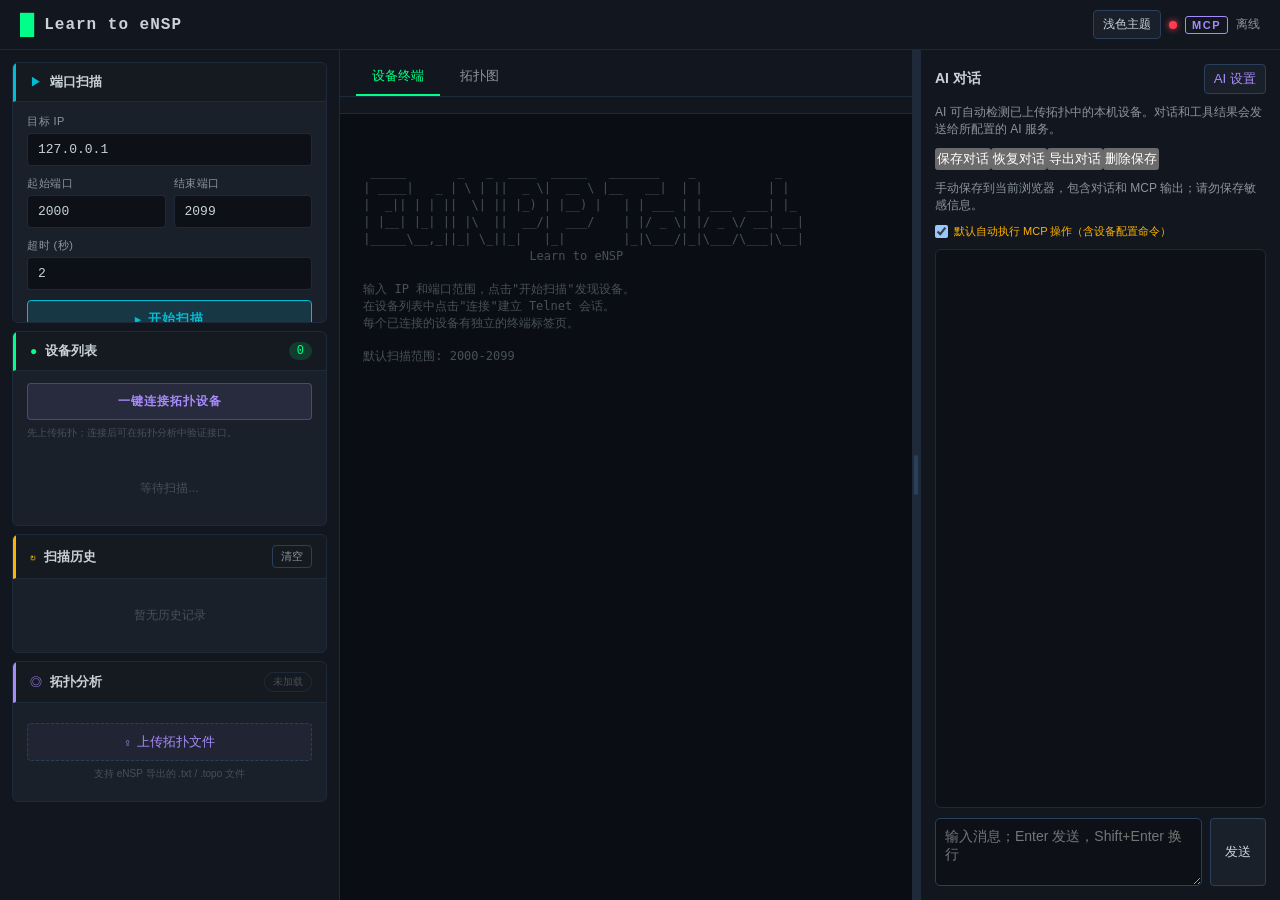
==== commit f83256cf: "完善 AI 对话与互联信息保存" ====
--- a/LearnToeNSP2.5/templates/index.html
+++ b/LearnToeNSP2.5/templates/index.html
@@ -108,6 +108,10 @@
                         </div>
                         <div class="topo-actions" id="topoActions" style="display:none">
                             <button type="button" class="btn btn-topo-analyze" id="topoVerifyButton" onclick="verifyTopologyInterfaces()">验证链路接口</button>
+                            <button type="button" class="btn btn-topo-analyze" onclick="exportTopologyInterfaces()">导出互联信息</button>
+                            <button type="button" class="btn btn-topo-analyze" onclick="document.getElementById('interfaceArchiveInput').click()">导入互联信息</button>
+                            <input type="file" id="interfaceArchiveInput" accept=".json,application/json" hidden onchange="importTopologyInterfaces(event)">
+                            <div id="interfaceArchiveStatus" class="topo-connect-status" aria-live="polite"></div>
                             <div class="topo-hint">跳过 PC、AP 和 Server；改名后检查全局 LLDP 并查询邻居，不配置接口级 LLDP。修改运行配置，不自动保存。</div>
                             <progress id="topoVerifyProgress" value="0" max="100" hidden aria-label="接口验证进度"></progress>
                             <div id="topoVerifyStatus" class="topo-connect-status" aria-live="polite"></div>
@@ -166,7 +170,7 @@
                         </div>
                         <aside class="connections-panel" aria-label="拓扑互联信息">
                             <div class="connections-heading">互联信息 <span id="connectionCount"></span></div>
-                            <div class="connections-note">链路两端的双向 LLDP 和接口匹配后即显示接口；未确认的链路显示待验证，状态变化后请重新验证。</div>
+                            <div class="connections-note">导入的历史接口可能已变化；状态变化后请重新验证。未确认的链路显示待验证。</div>
                             <div id="connectionList" class="connections-list"><div class="connections-empty">上传拓扑后显示连线</div></div>
                         </aside>
                     </div>
@@ -182,6 +186,8 @@
             <aside id="chatView" class="chat-view" aria-label="AI 对话">
                 <div class="chat-heading"><h2>AI 对话</h2><button type="button" class="chat-settings-toggle" onclick="toggleChatSettings()" aria-controls="chatSettings" id="chatSettingsToggle" aria-expanded="false">AI 设置</button></div>
                 <div class="chat-note">AI 可自动检测已上传拓扑中的本机设备。对话和工具结果会发送给所配置的 AI 服务。</div>
+                <div class="chat-save-controls"><button type="button" onclick="saveChatConversation()">保存对话</button><button type="button" onclick="restoreChatConversation()">恢复对话</button><button type="button" onclick="exportChatConversation()">导出对话</button><button type="button" onclick="deleteSavedChatConversation()">删除保存</button><span id="chatSaveStatus" aria-live="polite"></span></div>
+                <div class="chat-note">手动保存到当前浏览器，包含对话和 MCP 输出；请勿保存敏感信息。</div>
                 <label class="chat-auto"><input id="chatAutoExecute" type="checkbox" checked> 默认自动执行 MCP 操作（含设备配置命令）</label>
                 <form id="chatSettings" class="chat-settings" hidden>
                     <label>模型模板<select id="aiTemplate"><option value="custom">自定义</option><option value="deepseek-flash">DeepSeek Flash</option><option value="deepseek-v4-pro">DeepSeek V4 Pro</option></select></label>
@@ -190,12 +196,12 @@
                     <label>网络连接<select id="aiProxyMode"><option value="system">使用系统代理</option><option value="direct">直连（不使用代理）</option></select></label>
                     <label>API 密钥<input id="aiApiKey" type="password" maxlength="4096" placeholder="留空保持现有密钥" autocomplete="new-password"></label>
                     <label class="chat-clear-key"><input id="aiClearKey" type="checkbox"> 清除已保存的密钥</label>
-                    <div class="chat-settings-footer"><button type="submit" id="aiSave">保存设置</button><span id="aiSettingsStatus" aria-live="polite"></span></div>
+                    <div class="chat-settings-footer"><button type="submit" id="aiSave">保存设置</button><button type="button" id="aiTest" onclick="testChatConnection()">测试已保存设置</button><span id="aiSettingsStatus" aria-live="polite"></span></div>
                     <small>DeepSeek 模板使用非思考模式并需填写 DeepSeek API 密钥。设置仅在当前服务进程内保存，重启后恢复环境变量设置。远程地址需使用 HTTPS。</small>
                 </form>
                 <div id="chatMessages" class="chat-messages" aria-live="polite"></div>
                 <div id="chatApproval" class="chat-approval" hidden><pre id="chatApprovalText"></pre><button type="button" onclick="confirmChatTool(true)">执行</button> <button type="button" onclick="confirmChatTool(false)">取消</button></div>
-                <form id="chatForm" class="chat-form"><textarea id="chatInput" rows="3" maxlength="8000" placeholder="例如：查看当前连接的设备，检查 AR1 的接口状态"></textarea><button type="submit" id="chatSend">发送</button></form>
+                <form id="chatForm" class="chat-form"><textarea id="chatInput" rows="3" maxlength="8000" placeholder="输入消息；Enter 发送，Shift+Enter 换行"></textarea><button type="submit" id="chatSend">发送</button></form>
             </aside>
         </main>
     </div>
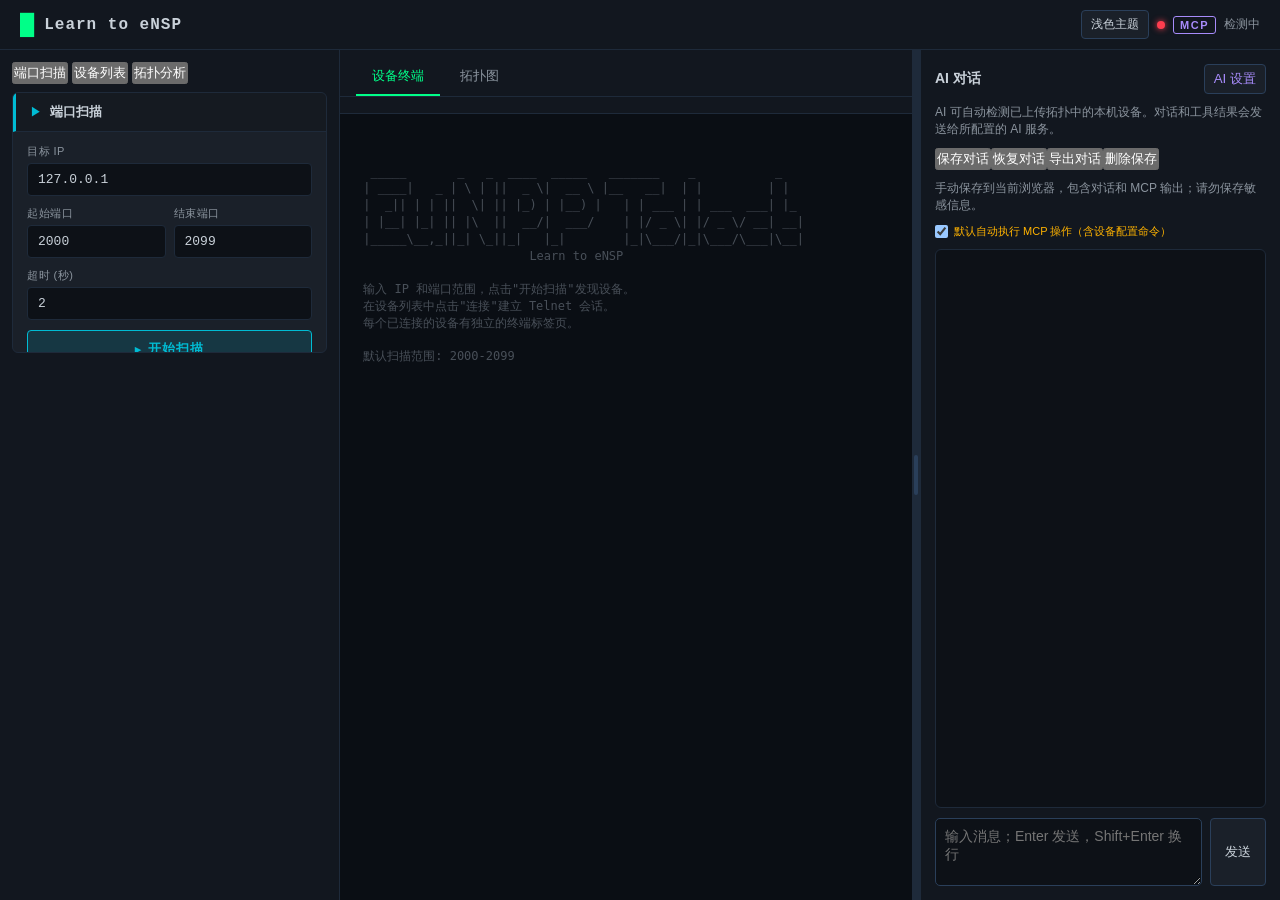
==== commit 31669e15: "优化设备界面并保存链路信息" ====
--- a/LearnToeNSP2.5/templates/index.html
+++ b/LearnToeNSP2.5/templates/index.html
@@ -23,7 +23,12 @@
 
         <main class="main">
             <aside class="sidebar">
-                <div class="panel scan-panel">
+                <div class="sidebar-tabs" role="tablist" aria-label="设备与拓扑管理">
+                    <button type="button" id="scanTab" class="sidebar-tab active" role="tab" aria-selected="true" aria-controls="scanPanel" tabindex="0" onclick="switchSidebarTab('scan')">端口扫描</button>
+                    <button type="button" id="deviceTab" class="sidebar-tab" role="tab" aria-selected="false" aria-controls="devicePanel" tabindex="-1" onclick="switchSidebarTab('device')">设备列表</button>
+                    <button type="button" id="topoTab" class="sidebar-tab" role="tab" aria-selected="false" aria-controls="topoPanel" tabindex="-1" onclick="switchSidebarTab('topo')">拓扑分析</button>
+                </div>
+                <div class="panel scan-panel" id="scanPanel" role="tabpanel" aria-labelledby="scanTab">
                     <div class="panel-header">
                         <span class="panel-icon">&#9654;</span>
                         <h2>端口扫描</h2>
@@ -57,7 +62,7 @@
                     </div>
                 </div>
 
-                <div class="panel device-panel">
+                <div class="panel device-panel" id="devicePanel" role="tabpanel" aria-labelledby="deviceTab" hidden>
                     <div class="panel-header">
                         <span class="panel-icon">&#9679;</span>
                         <h2>设备列表</h2>
@@ -76,18 +81,7 @@
                     </div>
                 </div>
 
-                <div class="panel history-panel">
-                    <div class="panel-header">
-                        <span class="panel-icon">&#8635;</span>
-                        <h2>扫描历史</h2>
-                        <button type="button" class="panel-clear" onclick="clearScanHistory()">清空</button>
-                    </div>
-                    <div class="panel-body" id="historyList">
-                        <div class="empty-state">暂无历史记录</div>
-                    </div>
-                </div>
-
-                <div class="panel topo-panel">
+                <div class="panel topo-panel" id="topoPanel" role="tabpanel" aria-labelledby="topoTab" hidden>
                     <div class="panel-header">
                         <span class="panel-icon">&#9678;</span>
                         <h2>拓扑分析</h2>
@@ -108,6 +102,8 @@
                         </div>
                         <div class="topo-actions" id="topoActions" style="display:none">
                             <button type="button" class="btn btn-topo-analyze" id="topoVerifyButton" onclick="verifyTopologyInterfaces()">验证链路接口</button>
+                            <button type="button" class="btn btn-topo-analyze" onclick="saveTopologyInterfaces()">保存链路信息</button>
+                            <button type="button" class="btn btn-topo-analyze" onclick="restoreTopologyInterfaces()">恢复已保存链路</button>
                             <button type="button" class="btn btn-topo-analyze" onclick="exportTopologyInterfaces()">导出互联信息</button>
                             <button type="button" class="btn btn-topo-analyze" onclick="document.getElementById('interfaceArchiveInput').click()">导入互联信息</button>
                             <input type="file" id="interfaceArchiveInput" accept=".json,application/json" hidden onchange="importTopologyInterfaces(event)">
@@ -119,12 +115,6 @@
                                 <summary>验证日志</summary>
                                 <div id="topoVerifyLogContent" class="topo-connect-status"></div>
                             </details>
-                            <button class="btn btn-topo-analyze" onclick="analyzeTopo('markdown')">完整报告</button>
-                            <button class="btn btn-topo-analyze" onclick="analyzeTopo('summary')">文本摘要</button>
-                            <button class="btn btn-topo-analyze" onclick="analyzeTopo('mermaid')">Mermaid图</button>
-                        </div>
-                        <div class="topo-output" id="topoOutput" style="display:none">
-                            <pre id="topoOutputContent"></pre>
                         </div>
                     </div>
                 </div>
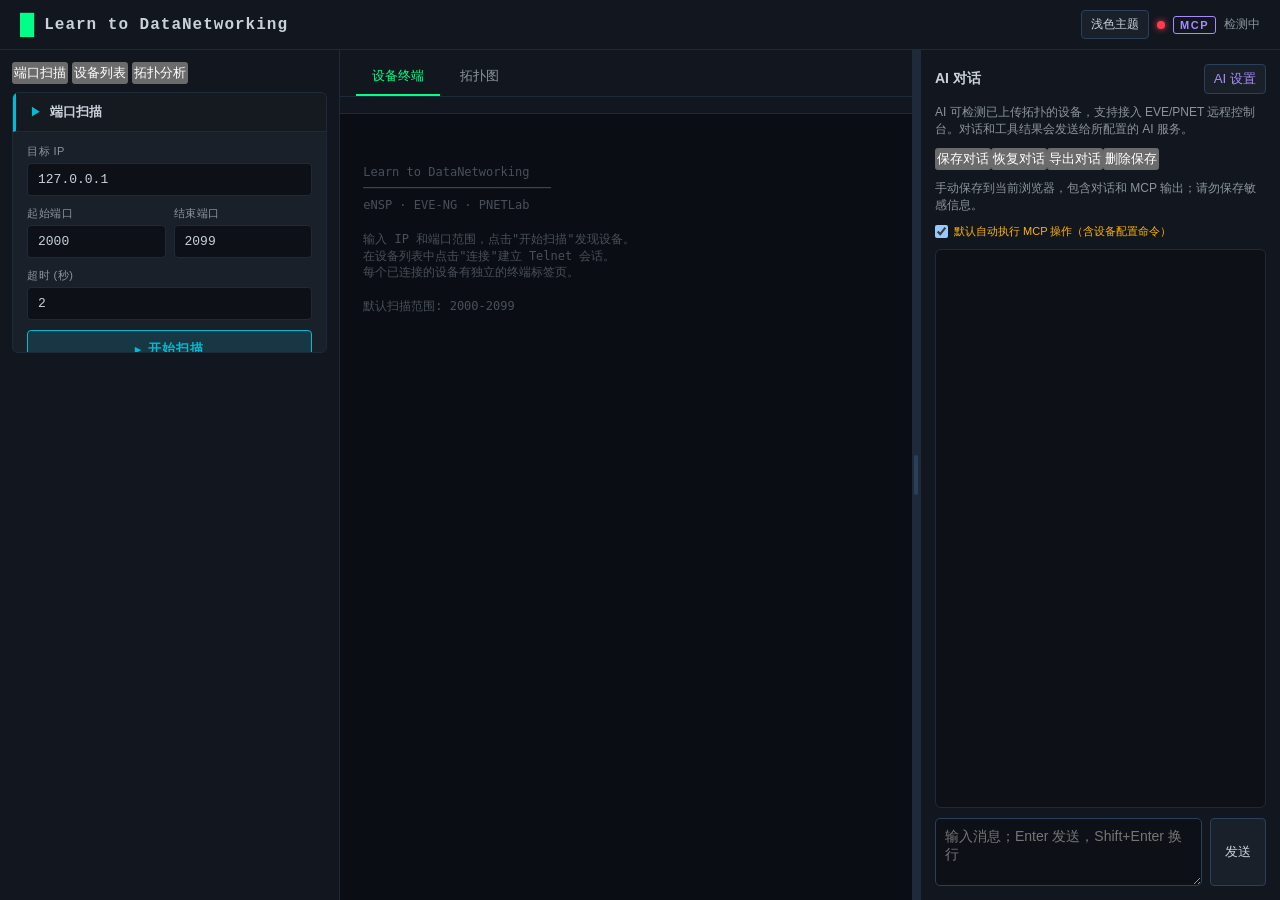
==== commit 931cab1d: "发布 v2.6：更名 Learn to DataNetworking，支持 EVE/PNET 与终端补全" ====
--- a/LearnToeNSP2.5/templates/index.html
+++ b/LearnToeNSP2.5/templates/index.html
@@ -3,7 +3,7 @@
 <head>
     <meta charset="UTF-8">
     <meta name="viewport" content="width=device-width, initial-scale=1.0">
-    <title>Learn to eNSP</title>
+    <title>Learn to DataNetworking</title>
     <link rel="stylesheet" href="/static/style.css">
 </head>
 <body>
@@ -11,7 +11,7 @@
         <header class="header">
             <div class="header-left">
                 <span class="logo-icon">&#9608;</span>
-                <h1>Learn to eNSP</h1>
+                <h1>Learn to DataNetworking</h1>
             </div>
             <div class="header-right">
                 <button type="button" id="themeToggle" class="theme-toggle" aria-label="切换主题">浅色主题</button>
@@ -71,6 +71,7 @@
                     <div class="panel-body">
                         <button type="button" class="btn btn-topo-analyze" id="topoConnectButton" onclick="connectTopologyDevices()">一键连接拓扑设备</button>
                         <div class="topo-hint">先上传拓扑；连接后可在拓扑分析中验证接口。</div>
+                        <select id="deviceSource" aria-label="设备来源" onchange="state.deviceSource=this.value; renderDeviceList()"><option value="topology">当前拓扑设备</option><option value="scan">端口扫描结果</option></select>
                         <details class="topo-log" id="topoConnectLog" hidden>
                             <summary>连接日志</summary>
                             <div id="topoConnectStatus" class="topo-connect-status" aria-live="polite"></div>
@@ -89,12 +90,36 @@
                         <button type="button" class="panel-clear" id="clearTopologyButton" onclick="clearTopology()" hidden>删除</button>
                     </div>
                     <div class="panel-body">
+                        <details class="topo-log" id="eveSettings">
+                            <summary>EVE-NG / PNETLab 服务器</summary>
+                            <div class="form-group"><label for="eveBase">服务器地址</label><input id="eveBase" type="url" value="http://192.168.52.128" placeholder="http://EVE服务器"></div>
+                            <div class="form-group"><label for="eveKind">类型</label><select id="eveKind" onchange="updateEveKind()"><option value="pnet">PNETLab（已打开实验的会话）</option><option value="eve">EVE-NG</option></select></div>
+                            <div class="form-group" id="eveLabGroup" hidden><label for="eveLab">EVE 实验路径</label><input id="eveLab" placeholder="/目录/实验.unl"></div>
+                            <div class="form-group" id="eveUserGroup" hidden><label for="eveUser">EVE 用户名</label><input id="eveUser" autocomplete="off"></div>
+                            <div class="form-group" id="evePasswordGroup" hidden><label for="evePassword">EVE 密码</label><input id="evePassword" type="password" autocomplete="new-password"></div>
+                            <div class="form-group" id="eveCookieGroup"><label for="eveCookie">PNETLab 浏览器 Cookie</label><input id="eveCookie" type="password" autocomplete="new-password" placeholder="在 PNETLab 登录并打开相同实验后填写"></div>
+                            <button type="button" class="btn btn-topo-analyze" onclick="saveEveSettings()">接入服务器</button>
+                            <button type="button" class="btn btn-topo-analyze" onclick="loadTopologyGraph()">刷新设备地址</button>
+                            <div class="topo-hint">认证信息仅存当前服务内存。PNETLab 若要求验证码，请在原网站登录，再从浏览器开发者工具中复制请求的 Cookie。请勿发到 AI 对话。</div>
+                            <div id="eveStatus" class="topo-connect-status" aria-live="polite"></div>
+                            <details class="topo-log">
+                                <summary>远程流量抓包（SSH）</summary>
+                                <div class="form-group"><label for="eveSshHost">SSH 地址</label><input id="eveSshHost" placeholder="与服务器地址相同可留空"></div>
+                                <div class="form-group"><label for="eveSshPort">SSH 端口</label><input id="eveSshPort" type="number" value="22" min="1" max="65535"></div>
+                                <div class="form-group"><label for="eveSshUser">SSH 用户名</label><input id="eveSshUser" autocomplete="off"></div>
+                                <div class="form-group"><label for="eveSshPassword">SSH 密码（留空使用本机密钥）</label><input id="eveSshPassword" type="password" autocomplete="new-password"></div>
+                                <div class="form-group"><label for="eveSshFingerprint">主机 SHA256 指纹（或使用 known_hosts）</label><input id="eveSshFingerprint" placeholder="SHA256:..."></div>
+                                <button type="button" class="btn btn-topo-analyze" onclick="saveEveCaptureSettings()">连接 SSH 并读取网卡</button>
+                                <div class="topo-hint">服务器需安装 tcpdump，SSH 用户需有抓包权限。新主机请在服务器通过 ssh-keygen -lf /etc/ssh/ssh_host_ed25519_key.pub 核对指纹。密码仅存本次服务内存。</div>
+                                <div id="eveCaptureStatus" class="topo-connect-status" aria-live="polite"></div>
+                            </details>
+                        </details>
                         <div class="topo-upload-area" id="topoUploadArea">
                             <label class="topo-upload-btn" for="topoFileInput">
                                 <span class="btn-icon">&#8682;</span> 上传拓扑文件
                             </label>
-                            <input type="file" id="topoFileInput" accept=".txt,.topo,.xml,.vbox" onchange="handleTopoUpload(event)" style="display:none">
-                            <div class="topo-hint">支持 eNSP 导出的 .txt / .topo 文件</div>
+                            <input type="file" id="topoFileInput" accept=".txt,.topo,.xml,.vbox,.unl" onchange="handleTopoUpload(event)" style="display:none">
+                            <div class="topo-hint">支持 eNSP .topo / .txt 和 EVE-NG .unl 文件</div>
                         </div>
                         <div class="topo-info" id="topoInfo" style="display:none">
                             <div class="topo-filename" id="topoFilename"></div>
@@ -134,12 +159,9 @@
                 <div class="terminal-content" id="terminalContent">
                     <div class="terminal-welcome" id="terminalWelcome">
                         <pre>
-  _____       _   _  ____  _____   _______    _           _
- | ____|   _ | \ | ||  _ \|  __ \ |__   __|  | |         | |
- |  _|| | | ||  \| || |_) | |__) |   | | ___ | | ___  ___| |_
- | |__| |_| || |\  ||  __/|  ___/    | |/ _ \| |/ _ \/ __| __|
- |_____\__,_||_| \_||_|   |_|        |_|\___/|_|\___/\___|\__|
-                        Learn to eNSP
+ Learn to DataNetworking
+ ──────────────────────────
+ eNSP · EVE-NG · PNETLab
 
  输入 IP 和端口范围，点击"开始扫描"发现设备。
  在设备列表中点击"连接"建立 Telnet 会话。
@@ -152,6 +174,12 @@
                 </div>
                 <div id="topologyView" class="workspace-view topology-view" hidden>
                     <div class="graph-heading"><span>网络拓扑 <span id="graphStats"></span></span><div class="traffic-controls"><button type="button" onclick="zoomTopology(1.25)" aria-label="放大拓扑">＋</button><button type="button" onclick="zoomTopology(0.8)" aria-label="缩小拓扑">−</button><button type="button" onclick="resetTopologyZoom()">适应画布</button><select id="trafficInterface" aria-label="抓包网卡"><option value="">选择抓包网卡</option></select><button type="button" id="trafficButton" onclick="toggleTraffic()">开始监控</button><span id="trafficStatus" aria-live="polite">未监控</span></div></div>
+                    <details id="eveCaptureMappings" class="eve-capture-mappings" hidden>
+                        <summary>远程抓包链路映射</summary>
+                        <p>先在拓扑分析的服务器设置中连接 SSH，再为需监控的链路选择服务器实际 TAP 网卡。每条链路选一端网卡，同一网卡只选一次。共享网桥抓包包含整个网段，请勿当作单条直连链路。</p>
+                        <button type="button" onclick="loadTrafficInterfaces()">刷新服务器网卡</button>
+                        <div id="eveMappingRows"></div>
+                    </details>
                     <div class="topology-workspace">
                         <div class="graph-canvas">
                             <svg id="topologyGraph" role="img" aria-label="网络拓扑图，使用滚轮缩放并拖动平移"></svg>
@@ -175,7 +203,7 @@
             <div id="chatResize" class="chat-resize" role="separator" tabindex="0" aria-label="调整 AI 对话栏宽度" aria-orientation="vertical" aria-controls="chatView" aria-valuemin="280" aria-valuemax="900" aria-valuenow="360" title="拖动调整宽度，也可使用左右方向键"></div>
             <aside id="chatView" class="chat-view" aria-label="AI 对话">
                 <div class="chat-heading"><h2>AI 对话</h2><button type="button" class="chat-settings-toggle" onclick="toggleChatSettings()" aria-controls="chatSettings" id="chatSettingsToggle" aria-expanded="false">AI 设置</button></div>
-                <div class="chat-note">AI 可自动检测已上传拓扑中的本机设备。对话和工具结果会发送给所配置的 AI 服务。</div>
+                <div class="chat-note">AI 可检测已上传拓扑的设备，支持接入 EVE/PNET 远程控制台。对话和工具结果会发送给所配置的 AI 服务。</div>
                 <div class="chat-save-controls"><button type="button" onclick="saveChatConversation()">保存对话</button><button type="button" onclick="restoreChatConversation()">恢复对话</button><button type="button" onclick="exportChatConversation()">导出对话</button><button type="button" onclick="deleteSavedChatConversation()">删除保存</button><span id="chatSaveStatus" aria-live="polite"></span></div>
                 <div class="chat-note">手动保存到当前浏览器，包含对话和 MCP 输出；请勿保存敏感信息。</div>
                 <label class="chat-auto"><input id="chatAutoExecute" type="checkbox" checked> 默认自动执行 MCP 操作（含设备配置命令）</label>
@@ -196,6 +224,7 @@
         </main>
     </div>
 
+    <script src="/static/command_completion.js"></script>
     <script src="/static/app.js"></script>
 </body>
 </html>
